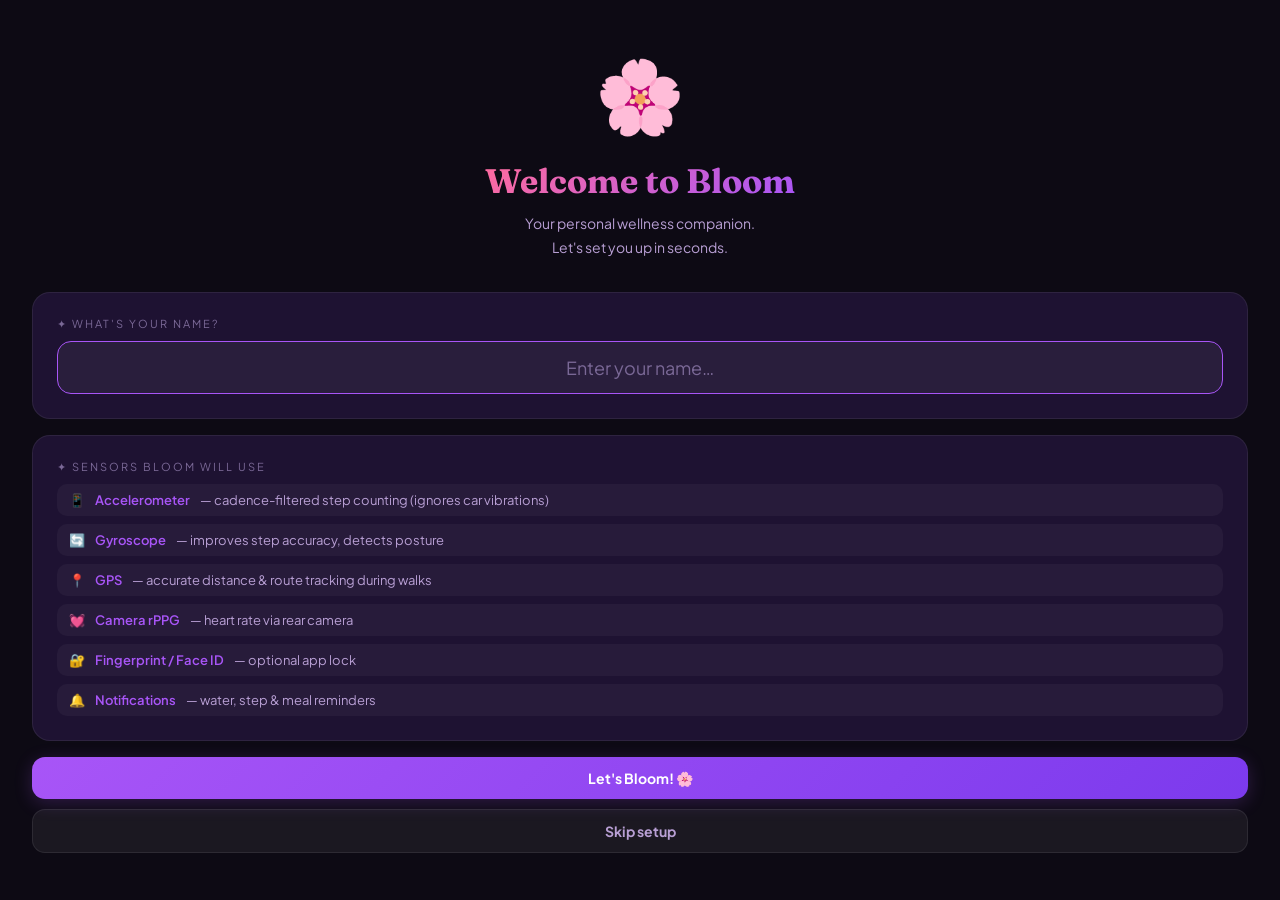
==== version-3/index.html @ cacaa04e "Add files via upload" ====
<!DOCTYPE html>
<html lang="en">
<head>
  <meta charset="UTF-8">
  <meta name="viewport" content="width=device-width,initial-scale=1,maximum-scale=1,user-scalable=no,viewport-fit=cover">
  <meta name="apple-mobile-web-app-capable" content="yes">
  <meta name="apple-mobile-web-app-status-bar-style" content="black-translucent">
  <meta name="theme-color" content="#0d0a14">
  <title>Bloom — Wellness</title>
  <link href="https://fonts.googleapis.com/css2?family=Fraunces:ital,wght@0,300;0,600;0,700;1,400;1,600&family=Plus+Jakarta+Sans:wght@300;400;500;600;700&display=swap" rel="stylesheet">
  <link rel="stylesheet" href="styles.css">
</head>
<body>

<!-- ══════════════════════════════════════
     BIOMETRIC LOCK SCREEN
     (shown on app open if lock is enabled)
════════════════════════════════════════ -->
<div id="bioLock">
  <div class="bio-icon">🔐</div>
  <div class="bio-title">Bloom is Locked</div>
  <div class="bio-sub">Welcome back, <strong id="bioLockName">Mama</strong> 🌸<br>Use your fingerprint or Face ID to unlock</div>
  <button class="btn bv" style="width:220px;margin-top:8px" onclick="tryBiometricLock()">🔓 Unlock with Biometric</button>
  <div style="font-size:11px;color:var(--tsoft);margin-top:14px">Works with fingerprint & Face ID</div>
</div>

<!-- ══════════════════════════════════════
     ONBOARDING
════════════════════════════════════════ -->
<div id="onboard">
  <div class="ob-flower">🌸</div>
  <div class="ob-title">Welcome to Bloom</div>
  <div class="ob-sub">Your personal wellness companion.<br>Let's set you up in seconds.</div>
  <div class="ob-card">
    <div class="ob-label">✦ What's your name?</div>
    <input class="ob-input" id="obName" placeholder="Enter your name…" autocomplete="off" autocorrect="off" spellcheck="false">
  </div>
  <div class="ob-card">
    <div class="ob-label">✦ Sensors Bloom will use</div>
    <div class="ob-step-row">
      <div class="ob-step">📱 <span>Accelerometer</span> — cadence-filtered step counting (ignores car vibrations)</div>
      <div class="ob-step">🔄 <span>Gyroscope</span> — improves step accuracy, detects posture</div>
      <div class="ob-step">📍 <span>GPS</span> — accurate distance & route tracking during walks</div>
      <div class="ob-step">💓 <span>Camera rPPG</span> — heart rate via rear camera</div>
      <div class="ob-step">🔐 <span>Fingerprint / Face ID</span> — optional app lock</div>
      <div class="ob-step">🔔 <span>Notifications</span> — water, step & meal reminders</div>
    </div>
  </div>
  <button class="btn bv bfull" style="margin-bottom:10px" onclick="startApp()">Let's Bloom! 🌸</button>
  <button class="btn bg bfull" onclick="skipOnboard()">Skip setup</button>
</div>

<!-- ══════════════════════════════════════
     MAIN APP
════════════════════════════════════════ -->
<div class="shell" id="mainApp" style="display:none">

  <!-- HEADER -->
  <div class="hdr">
    <div class="hdr-l">
      <div class="hi">✦ YOUR WELLNESS</div>
      <div class="hn">Hello, <em id="hdrName">Mama</em> 🌸</div>
    </div>
    <div class="hdr-r">
      <div class="live-pill" id="livePill"><div class="live-pulse"></div>LIVE</div>
      <div class="icon-btn" onclick="testNotif()">🔔<div class="notif-dot" id="ndot"></div></div>
    </div>
  </div>

  <!-- NAV PILLS -->
  <div class="nav">
    <div class="pill active"  onclick="goPage('home',this)">🏠 Home</div>
    <div class="pill"         onclick="goPage('steps',this)">👟 Steps</div>
    <div class="pill"         onclick="goPage('water',this)">💧 Water</div>
    <div class="pill"         onclick="goPage('diet',this)">🥗 Diet</div>
    <div class="pill"         onclick="goPage('schedule',this)">🗓 Schedule</div>
    <div class="pill"         onclick="goPage('sensors',this)">📡 Sensors</div>
    <div class="pill"         onclick="goPage('progress',this)">📈 Progress</div>
  </div>

  <div class="pages">

    <!-- ════════ HOME ════════ -->
    <div class="page active" id="pg-home">
      <div class="qcard">
        <div class="qt" id="quoteEl">"Every step you take is a vote for the healthier version of you."</div>
        <div class="qby">— your daily bloom ✦</div>
      </div>
      <div class="doccard">
        <div class="docav">👩‍⚕️</div>
        <div>
          <div class="docname">Dr. Priya Sharma</div>
          <div class="docq" id="tipEl">"Stay hydrated and keep moving today. I'm proud of you! 💜"</div>
        </div>
      </div>
      <div class="sgrid">
        <div class="mstat"><div class="msi">👟</div><div class="msv" id="hs-s">0</div><div class="msl">Steps</div></div>
        <div class="mstat"><div class="msi">💧</div><div class="msv" id="hs-w">0ml</div><div class="msl">Water</div></div>
        <div class="mstat"><div class="msi">🔥</div><div class="msv" id="hs-c">0</div><div class="msl">kcal in</div></div>
        <div class="mstat"><div class="msi">⚡</div><div class="msv" id="hs-b">0</div><div class="msl">kcal out</div></div>
      </div>
      <div class="card">
        <div class="clabel">🎯 Today's Goals</div>
        <div class="pbrow">
          <div class="pblabels"><span>👟 Steps</span><span id="pl-s">0/8,000</span></div>
          <div class="pbtrack"><div class="pbfill" id="pb-s" style="width:0%;background:linear-gradient(90deg,var(--rose),var(--violet))"></div></div>
        </div>
        <div class="pbrow">
          <div class="pblabels"><span>💧 Water</span><span id="pl-w">0/2,000ml</span></div>
          <div class="pbtrack"><div class="pbfill" id="pb-w" style="width:0%;background:linear-gradient(90deg,var(--sky),#60e0ff)"></div></div>
        </div>
        <div class="pbrow">
          <div class="pblabels"><span>🥗 Calories</span><span id="pl-c">0/1,500kcal</span></div>
          <div class="pbtrack"><div class="pbfill" id="pb-c" style="width:0%;background:linear-gradient(90deg,var(--gold),var(--amber))"></div></div>
        </div>
      </div>
      <div class="card">
        <div class="clabel">🔥 7-Day Streak</div>
        <div class="srow" id="streakRow"></div>
      </div>
    </div>

    <!-- ════════ STEPS ════════ -->
    <div class="page" id="pg-steps">
      <svg style="position:absolute;width:0;height:0">
        <defs>
          <linearGradient id="rg" x1="0%" y1="0%" x2="100%" y2="100%">
            <stop offset="0%"   stop-color="#ff6b9d"/>
            <stop offset="100%" stop-color="#a855f7"/>
          </linearGradient>
        </defs>
      </svg>
      <div class="step-hero">
        <div class="hero-bg-ring"></div>
        <div class="clabel" style="position:relative;z-index:1;justify-content:space-between">
          <span>👟 Live Step Counter</span>
          <span id="stepConfBadge" style="font-size:10px;color:var(--mint)">Conf: 0%</span>
        </div>
        <div class="ring-row">
          <div class="ring-wrap">
            <svg class="rsvg" viewBox="0 0 108 108">
              <circle class="rbg"   cx="54" cy="54" r="45"/>
              <circle class="rfill" id="sring" cx="54" cy="54" r="45"/>
            </svg>
            <div class="ring-inner">
              <div class="rcount" id="rcnt">0</div>
              <div class="runit">steps</div>
            </div>
          </div>
          <div class="step-meta">
            <div class="spct" id="spct">0%</div>
            <div class="sgoal">of <span id="goalLbl">8,000</span> step goal</div>
            <div class="smsg" id="smsg">Start moving — vehicle filter ON 🛡️</div>
          </div>
        </div>
        <div class="sensor-bar">
          <div class="sdot" id="sdot"></div>
          <span id="stxt">Tap to start motion tracking</span>
          <button class="sbtn" id="sbtn" onclick="toggleSensor()">Enable</button>
        </div>
      </div>

      <!-- Step algorithm info -->
      <div class="card" style="background:linear-gradient(135deg,rgba(52,211,153,.06),transparent);border-color:rgba(52,211,153,.15)">
        <div class="clabel">🛡️ Vehicle Vibration Filter</div>
        <div style="font-size:13px;color:var(--tmid);line-height:1.8">
          Bloom now uses a <strong style="color:var(--mint)">dual-stage IIR filter</strong> that isolates the
          <strong style="color:var(--violet)">0.5–5 Hz walking band</strong> — stripping both gravity and
          high-frequency engine vibrations before peak detection.<br><br>
          A <strong style="color:var(--rose)">cadence consistency check</strong> requires
          <strong style="color:var(--gold)">5 consecutive rhythmic steps</strong> (σ &lt; 80ms) before counting starts —
          car road bumps and sudden jolts are <strong style="color:var(--rose)">automatically rejected</strong>.
          Gyroscope data adds an extra confidence boost for genuine walking motion.
        </div>
      </div>

      <div class="sgrid">
        <div class="mstat"><div class="msi">🔥</div><div class="msv" id="calBurned">0</div><div class="msl">kcal Burned</div></div>
        <div class="mstat"><div class="msi">📏</div><div class="msv" id="distEl">0.0km</div><div class="msl">Est. Distance</div></div>
      </div>
      <div class="card">
        <div class="clabel">🎯 Set Daily Goal</div>
        <div class="frow">
          <input class="fi" id="goalIn" placeholder="Step goal (default 8,000)" type="number" inputmode="numeric">
          <button class="btn bv bsm" onclick="setGoal()">Set</button>
        </div>
        <button class="btn bg bfull bsm" onclick="resetSteps()">↩ Reset Today's Steps</button>
      </div>
    </div>

    <!-- ════════ WATER ════════ -->
    <div class="page" id="pg-water">
      <div class="card">
        <div class="clabel">💧 Hydration Tracker</div>
        <div class="wrow">
          <div class="warc">
            <svg class="wsvg" viewBox="0 0 80 80">
              <circle class="wbg"   cx="40" cy="40" r="35"/>
              <circle class="wfill" id="warc" cx="40" cy="40" r="35"/>
            </svg>
            <div class="warc-inner"><div class="wml" id="wml">0</div><div class="wsub2">ml</div></div>
          </div>
          <div>
            <div class="wbig" id="wbig">0 ml</div>
            <div class="wgoal">Goal: 2,000 ml</div>
            <div class="wpct" id="wpct">0% hydrated 💧</div>
          </div>
        </div>
        <div style="font-size:11px;color:var(--tsoft);margin-bottom:10px">Tap a glass to log 250ml ↓</div>
        <div class="ggrid" id="ggrid"></div>
        <div style="display:flex;gap:8px;margin-top:11px">
          <button class="btn bg bsm" style="flex:1" onclick="resetWater()">Reset</button>
          <button class="btn bsk bsm" style="flex:1" onclick="fillWater()">Complete 🎉</button>
        </div>
      </div>
      <div class="card" style="background:linear-gradient(135deg,rgba(56,189,248,.08),transparent);border-color:rgba(56,189,248,.13)">
        <div class="clabel">⏰ Hydration Schedule</div>
        <div style="display:flex;flex-direction:column;gap:8px">
          <div style="display:flex;justify-content:space-between;align-items:center;padding:8px 0;border-bottom:1px solid rgba(255,255,255,.04)">
            <div><div style="font-size:14px;font-weight:500">🌅 Wake up</div><div style="font-size:11px;color:var(--tsoft)">500ml warm lemon water first thing</div></div>
            <span class="badge bm">Priority</span>
          </div>
          <div style="display:flex;justify-content:space-between;align-items:center;padding:8px 0;border-bottom:1px solid rgba(255,255,255,.04)">
            <div><div style="font-size:14px;font-weight:500">🔔 Every 2 hours</div><div style="font-size:11px;color:var(--tsoft)">1 glass (250ml) — auto reminded</div></div>
            <span class="badge bvi">Reminded</span>
          </div>
          <div style="display:flex;justify-content:space-between;align-items:center;padding:8px 0">
            <div><div style="font-size:14px;font-weight:500">🏃‍♀️ Before & after walk</div><div style="font-size:11px;color:var(--tsoft)">250ml each time</div></div>
            <span class="badge bgo">Important</span>
          </div>
        </div>
      </div>
    </div>

    <!-- ════════ DIET ════════ -->
    <div class="page" id="pg-diet">
      <div class="cban">
        <div class="cbox"><div class="cbv rose" id="dc-in">0</div><div class="cbl">Consumed</div></div>
        <div class="cbox"><div class="cbv mint" id="dc-goal">1500</div><div class="cbl">Goal</div></div>
        <div class="cbox"><div class="cbv gold" id="dc-rem">1500</div><div class="cbl">Remaining</div></div>
      </div>
      <div class="card">
        <div class="clabel">🧬 Macros Today</div>
        <div class="mbars">
          <div class="mbc"><div class="mbw"><div class="mbf" id="mb-c" style="height:0%;background:var(--gold)"></div></div><div class="mbvv" id="mv-c">0g</div><div class="mbn">Carbs</div></div>
          <div class="mbc"><div class="mbw"><div class="mbf" id="mb-p" style="height:0%;background:var(--rose)"></div></div><div class="mbvv" id="mv-p">0g</div><div class="mbn">Protein</div></div>
          <div class="mbc"><div class="mbw"><div class="mbf" id="mb-f" style="height:0%;background:var(--mint)"></div></div><div class="mbvv" id="mv-f">0g</div><div class="mbn">Fat</div></div>
          <div class="mbc"><div class="mbw"><div class="mbf" id="mb-fi" style="height:0%;background:var(--sky)"></div></div><div class="mbvv" id="mv-fi">0g</div><div class="mbn">Fiber</div></div>
        </div>
      </div>
      <div class="card">
        <div class="clabel">🍽️ Meal Log</div>
        <div id="mealLog"></div>
        <button class="btn br bfull" style="margin-top:11px" onclick="toggleMealForm()">+ Log a Meal</button>
        <div class="aform" id="addMealForm">
          <div class="frow">
            <input class="fi" id="mn" placeholder="Meal name" style="flex:2">
            <select class="fsel" id="me">
              <option value="🥣">🥣 Breakfast</option>
              <option value="🍽️">🍽️ Lunch</option>
              <option value="🌙">🌙 Dinner</option>
              <option value="🍎">🍎 Snack</option>
              <option value="🥤">🥤 Drink</option>
            </select>
          </div>
          <div class="frow">
            <input class="fi" id="mc"    type="number" placeholder="Calories"  inputmode="numeric">
            <input class="fi" id="mcarb" type="number" placeholder="Carbs g"   inputmode="numeric">
          </div>
          <div class="frow">
            <input class="fi" id="mprot" type="number" placeholder="Protein g" inputmode="numeric">
            <input class="fi" id="mfat"  type="number" placeholder="Fat g"     inputmode="numeric">
          </div>
          <div class="frow">
            <input class="fi" id="mfib"  type="number" placeholder="Fiber g"   inputmode="numeric">
          </div>
          <button class="btn br bfull" onclick="addMeal()">Add to Log ✓</button>
        </div>
      </div>
      <div class="card">
        <div class="clabel" style="justify-content:space-between">
          <span>👩‍⚕️ Doctor's Meal Plan</span>
          <span style="font-size:10px;color:var(--violet);cursor:pointer" onclick="addPlanMeal()">+ Add Meal</span>
        </div>
        <div id="planList"></div>
      </div>
    </div>

    <!-- ════════ SCHEDULE ════════ -->
    <div class="page" id="pg-schedule">
      <div class="card">
        <div class="clabel" style="justify-content:space-between">
          <span>🌸 Daily Wellness Timeline</span>
          <span style="font-size:10px;color:var(--violet);cursor:pointer" onclick="addScheduleItem()">+ Add</span>
        </div>
        <div id="schedList"></div>
      </div>
      <div class="card">
        <div class="clabel">🔔 Smart Reminders</div>
        <div id="remList"></div>
      </div>
    </div>

    <!-- ════════ SENSORS ════════ -->
    <div class="page" id="pg-sensors">

      <!-- GPS -->
      <div class="sensor-card sensor-card-gps">
        <div class="clabel">📍 GPS Route Tracking</div>
        <div class="sensor-grid">
          <div class="sensor-metric"><div class="sm-val" style="color:var(--mint)" id="gps-km">—</div><div class="sm-lbl">Distance</div></div>
          <div class="sensor-metric"><div class="sm-val" style="color:var(--sky)"  id="gps-pace">—</div><div class="sm-lbl">Pace (min/km)</div></div>
          <div class="sensor-metric"><div class="sm-val" style="color:var(--gold)" id="gps-time">—</div><div class="sm-lbl">Duration</div></div>
        </div>
        <div style="display:flex;gap:8px">
          <button class="btn bm bsm" style="flex:2" onclick="toggleGPS()"><span id="gpsBtnTxt">Start GPS</span></button>
          <button class="btn bg bsm" style="flex:1" onclick="resetGPS()">Reset</button>
        </div>
        <div style="font-size:11px;color:var(--tsoft);margin-top:9px">📍 GPS gives accurate distance vs. estimated stride-based distance on Steps tab</div>
      </div>

      <!-- Heart Rate -->
      <div class="sensor-card sensor-card-hr">
        <div class="clabel">💓 Heart Rate Monitor (Camera rPPG)</div>
        <div class="sensor-stat-row">
          <div class="hr-ring-outer">
            <div class="hr-ring-inner" id="hr-bpm">— BPM</div>
          </div>
          <div style="flex:1">
            <div class="sensor-sub" id="hr-quality">Place finger over rear camera</div>
            <div style="font-size:11px;color:var(--tsoft);margin-top:6px;line-height:1.5">
              Hold your fingertip firmly over the rear camera lens. Keep still for 20 seconds. Torch turns on automatically.
            </div>
            <button class="btn br bsm" style="margin-top:10px;width:100%" onclick="toggleHR()">
              <span id="hrBtnTxt">Start Measuring</span>
            </button>
          </div>
        </div>
        <div id="hrLog" style="margin-top:10px"></div>
      </div>

      <!-- Step Confidence -->
      <div class="sensor-card sensor-card-gyro">
        <div class="clabel">🔄 Motion Sensor Quality</div>
        <div style="display:flex;justify-content:space-between;align-items:center;margin-bottom:8px">
          <div>
            <div style="font-size:22px;font-weight:700;font-family:'Fraunces',serif" id="stepConf">0%</div>
            <div style="font-size:11px;color:var(--tsoft)">Walking confidence score</div>
          </div>
          <div style="text-align:right;font-size:12px;color:var(--tmid)">
            High = genuine walking<br>Low = vehicle / stationary
          </div>
        </div>
        <div class="conf-bar">
          <div class="conf-fill" id="confFill" style="width:0%"></div>
        </div>
        <div style="font-size:11px;color:var(--tsoft);margin-top:8px;line-height:1.6">
          Uses dual-stage IIR filter (HP + LP) + cadence σ analysis + gyroscope fusion. Requires 5 rhythmic steps before counting.
        </div>
      </div>

      <!-- Battery -->
      <div class="sensor-card sensor-card-bat">
        <div class="clabel">🔋 Battery Status</div>
        <div style="display:flex;align-items:center;gap:14px">
          <div style="font-family:'Fraunces',serif;font-size:40px;font-weight:700;color:var(--gold)" id="bat-level">—</div>
          <div>
            <div style="font-size:14px;font-weight:600" id="bat-status">Checking…</div>
            <div style="font-size:12px;color:var(--tmid);margin-top:4px" id="bat-advice">—</div>
          </div>
        </div>
        <div style="font-size:11px;color:var(--tsoft);margin-top:8px">💡 Tip: Keep battery above 20% during GPS walks for best tracking</div>
      </div>

      <!-- Ambient Light -->
      <div class="sensor-card sensor-card-light">
        <div class="clabel">☀️ Ambient Light</div>
        <div style="display:flex;align-items:center;gap:14px">
          <div style="font-family:'Fraunces',serif;font-size:36px;font-weight:700;color:var(--amber)" id="light-val">—</div>
          <div style="font-size:13px;color:var(--tmid);line-height:1.6" id="light-advice">Checking ambient light sensor…</div>
        </div>
        <div style="font-size:11px;color:var(--tsoft);margin-top:8px">Requires AmbientLightSensor API. Available on some Android Chrome browsers.</div>
      </div>

      <!-- Network Speed Monitor -->
      <div class="sensor-card" style="border-color:rgba(52,211,153,.22);background:linear-gradient(135deg,rgba(52,211,153,.07),transparent)">

        <!-- Header row with live pulse + toggle -->
        <div class="clabel" style="justify-content:space-between;margin-bottom:14px">
          <span>📡 Real-Time Network Speed</span>
          <div style="display:flex;align-items:center;gap:9px">
            <div id="netSpeedPulse" style="display:none;width:8px;height:8px;border-radius:50%;background:var(--mint);animation:pu 1.4s infinite"></div>
            <button class="sbtn" id="btnNetSpeed" onclick="toggleNetSpeed()">Start</button>
          </div>
        </div>

        <!-- Big speed number -->
        <div style="text-align:center;padding:16px 0 12px">
          <div id="netSpeedVal"
               style="font-family:'Fraunces',serif;font-size:64px;font-weight:700;color:var(--mint);line-height:1;transition:color .4s">—</div>
          <div id="netSpeedUnit"
               style="font-size:13px;color:var(--tsoft);margin-top:5px;letter-spacing:2.5px;text-transform:uppercase">Mbps</div>
          <div id="netSpeedRating"
               style="font-size:13px;color:var(--tmid);margin-top:8px;min-height:18px"></div>
        </div>

        <!-- Connection info 3-col grid -->
        <div class="sensor-grid" style="margin-bottom:16px">
          <div class="sensor-metric">
            <div class="sm-val" id="netConnType" style="color:var(--sky)">—</div>
            <div class="sm-lbl">Connection</div>
          </div>
          <div class="sensor-metric">
            <div class="sm-val" id="netRTT" style="color:var(--gold)">—</div>
            <div class="sm-lbl">Ping (ms)</div>
          </div>
          <div class="sensor-metric">
            <div class="sm-val" id="netSaveData" style="color:var(--violet)">—</div>
            <div class="sm-lbl">Data Saver</div>
          </div>
        </div>

        <!-- Speed history bar chart -->
        <div style="margin-bottom:12px">
          <div style="font-size:10px;letter-spacing:2px;text-transform:uppercase;color:var(--tsoft);margin-bottom:8px">Speed history (last 10 readings)</div>
          <div id="netSpeedBars"
               style="display:flex;align-items:flex-end;gap:5px;height:56px">
            <!-- bars rendered by updateNetSpeedUI() in app.js -->
          </div>
        </div>

        <!-- How it works -->
        <div style="background:rgba(255,255,255,.03);border-radius:12px;padding:11px 13px;margin-bottom:10px">
          <div style="font-size:11px;color:var(--tsoft);line-height:1.7">
            Downloads <strong style="color:var(--mint)">50 KB from Cloudflare's speed server</strong> every 5 seconds to measure your real download speed. Works on every mobile browser — no app or setup needed. Auto-stops when you leave this tab to save data.
          </div>
        </div>

        <!-- Status line -->
        <div id="netSpeedStatus"
             style="font-size:11px;color:var(--tsoft);text-align:center">
          Tap Start to begin monitoring
        </div>

      </div>

      <!-- Network & Device (existing basic info card) -->
      <div class="sensor-card" style="border-color:rgba(168,85,247,.15)">
        <div class="clabel">📶 Network & Device</div>
        <div class="sensor-grid">
          <div class="sensor-metric"><div class="sm-val" style="color:var(--violet)" id="net-type">—</div><div class="sm-lbl">Network</div></div>
          <div class="sensor-metric"><div class="sm-val" style="color:var(--tmid)"   id="net-save">—</div><div class="sm-lbl">Data Mode</div></div>
          <div class="sensor-metric"><div class="sm-val" style="color:var(--sky)" id="bioDevice">—</div><div class="sm-lbl">Device</div></div>
        </div>
      </div>

      <!-- Biometric Security -->
      <div class="sensor-card sensor-card-bio">
        <div class="clabel" style="justify-content:space-between">
          <span>🔐 Biometric App Lock</span>
          <div class="tog" id="bioToggle" onclick="toggleBiometric()"><div class="tok"></div></div>
        </div>
        <div style="font-size:13px;color:var(--tmid);line-height:1.7;margin-bottom:12px">
          Lock Bloom with your <strong style="color:var(--violet)">fingerprint or Face ID</strong>.
          Uses the Web Authentication API (WebAuthn) — your biometric never leaves your device.
        </div>
        <div style="display:flex;align-items:center;gap:10px">
          <div style="font-size:24px">
            🔓
          </div>
          <div>
            <div style="font-size:14px;font-weight:600" id="bioStatus">No lock enabled</div>
            <div style="font-size:11px;color:var(--tsoft);margin-top:2px">Tap the toggle to enable biometric lock</div>
          </div>
        </div>
        <div style="background:rgba(255,255,255,.04);border-radius:12px;padding:12px;margin-top:12px">
          <div style="font-size:11px;color:var(--tsoft);line-height:1.6">
            ✅ <strong style="color:var(--mint)">Android Chrome</strong> — Fingerprint scanner<br>
            ✅ <strong style="color:var(--sky)">iOS Safari 14+</strong> — Touch ID / Face ID<br>
            ✅ <strong style="color:var(--gold)">Works in normal browser mode</strong> — no desktop mode needed<br>
            ✅ Biometric data stays on device, never sent anywhere
          </div>
        </div>
      </div>

    </div><!-- /pg-sensors -->

    <!-- ════════ PROGRESS ════════ -->
    <div class="page" id="pg-progress">
      <div class="card">
        <div class="clabel">⚖️ Weight Tracker</div>
        <div class="frow">
          <input class="fi" id="wIn" type="number" placeholder="Today's weight (kg)" step="0.1" inputmode="decimal">
          <button class="btn bv bsm" onclick="logWeight()">Log</button>
        </div>
        <div id="wList"></div>
      </div>
      <div class="card">
        <div class="clabel">📊 BMI Calculator</div>
        <div class="frow">
          <input class="fi" id="bW" type="number" placeholder="Weight (kg)" step="0.1" inputmode="decimal">
          <input class="fi" id="bH" type="number" placeholder="Height (cm)" inputmode="numeric">
        </div>
        <button class="btn bv bfull" style="margin-bottom:13px" onclick="calcBMI()">Calculate BMI</button>
        <div id="bmiOut" style="display:none">
          <div style="text-align:center;margin-bottom:13px">
            <div style="font-family:'Fraunces',serif;font-size:50px;line-height:1" id="bmiVal">–</div>
            <div id="bmiCat" class="badge" style="margin:6px auto 0;display:inline-block">–</div>
          </div>
          <div class="bmibar">
            <div class="bmiseg" style="background:#38bdf8;flex:1.5"></div>
            <div class="bmiseg" style="background:#34d399;flex:1.5"></div>
            <div class="bmiseg" style="background:#fbbf24;flex:1.5"></div>
            <div class="bmiseg" style="background:#f97316;flex:1"></div>
            <div class="bmiseg" style="background:#ef4444;flex:1"></div>
          </div>
          <div class="bmilab"><span>&lt;18.5</span><span>18.5–25</span><span>25–30</span><span>≥30</span></div>
        </div>
      </div>
      <div class="card">
        <div class="clabel">🏆 Achievements</div>
        <div id="achList"></div>
      </div>
      <div class="card" style="background:linear-gradient(135deg,rgba(108,40,160,.18),rgba(20,8,40,.4));border-color:rgba(168,85,247,.14)">
        <div class="clabel">💌 Message from Dr. Priya</div>
        <div style="font-family:'Fraunces',serif;font-size:15px;font-style:italic;line-height:1.7;color:var(--tmid)">
          "Every small step matters. Consistency beats perfection. Log your meals, drink your water, and trust the process. I'm so proud of your journey. Keep blooming! 🌸"
        </div>
        <div style="font-size:11px;color:var(--tsoft);margin-top:9px">— Dr. Priya Sharma, Dietitian</div>
      </div>
    </div>

  </div><!-- /pages -->
</div><!-- /shell -->

<!-- ══════════════════════════════════════
     EDIT MODAL
════════════════════════════════════════ -->
<div class="modal-backdrop" id="editModal" onclick="closeModal(event)">
  <div class="modal" id="editModalInner">
    <div class="modal-title">
      <span id="modalTitle">Edit</span>
      <span class="modal-close" onclick="closeModalDirect()">✕</span>
    </div>
    <div id="modalBody"></div>
  </div>
</div>

<div class="toast" id="toast"></div>

<!-- ══════════════════════════════════════
     SCRIPTS (order matters)
════════════════════════════════════════ -->
<script src="auth.js"></script>
<script src="sensors.js"></script>
<script src="app.js"></script>

</body>
</html>
---- version-3/styles.css ----
/* ═══════════════════════════════════════════════════════════════
   BLOOM WELLNESS — Stylesheet
   ═══════════════════════════════════════════════════════════════ */

:root {
  --bg:    #0d0a14;
  --s1:    #160d26;
  --s2:    #1e1232;
  --card:  #231642;
  --card2: #2a1a4a;
  --rose:  #ff6b9d;
  --rose2: #c4507a;
  --violet:  #a855f7;
  --violet2: #7c3aed;
  --mint:  #34d399;
  --sky:   #38bdf8;
  --gold:  #fbbf24;
  --amber: #f97316;
  --text:  #f0e6ff;
  --tmid:  #b89fd4;
  --tsoft: #7a6896;
  --gr:    rgba(255,107,157,.22);
  --gv:    rgba(168,85,247,.22);
  --gm:    rgba(52,211,153,.18);
  --r:     18px;
  --st:    env(safe-area-inset-top, 0px);
  --sb:    env(safe-area-inset-bottom, 0px);
}

*, *::before, *::after {
  box-sizing: border-box;
  margin: 0;
  padding: 0;
  -webkit-tap-highlight-color: transparent;
}

html, body {
  height: 100%;
  overflow: hidden;
  position: fixed;
  width: 100%;
}

body {
  font-family: 'Plus Jakarta Sans', sans-serif;
  background: var(--bg);
  color: var(--text);
  user-select: none;
  -webkit-user-select: none;
}

body::before {
  content: '';
  position: fixed;
  inset: 0;
  background:
    radial-gradient(ellipse 70% 50% at 15%   5%, rgba(168,85,247,.15), transparent 55%),
    radial-gradient(ellipse 60% 45% at 85%  95%, rgba(255,107,157,.12), transparent 55%),
    radial-gradient(ellipse 40% 35% at 50%  50%, rgba(56,189,248,.06),  transparent 65%);
  pointer-events: none;
  z-index: 0;
}

/* ─────────────────────────────────────────
   BIOMETRIC LOCK SCREEN
───────────────────────────────────────── */
#bioLock {
  position: fixed;
  inset: 0;
  z-index: 10000;
  background: var(--bg);
  display: none;
  flex-direction: column;
  align-items: center;
  justify-content: center;
  gap: 16px;
  text-align: center;
  padding: 32px;
}

#bioLock.unlocked {
  animation: lockFade .4s ease forwards;
}

@keyframes lockFade {
  to { opacity: 0; transform: scale(1.04); }
}

.bio-icon {
  font-size: 80px;
  animation: bioPulse 2s ease-in-out infinite;
}

@keyframes bioPulse {
  0%, 100% { transform: scale(1); filter: drop-shadow(0 0 12px rgba(168,85,247,.4)); }
  50%       { transform: scale(1.06); filter: drop-shadow(0 0 24px rgba(168,85,247,.7)); }
}

.bio-title {
  font-family: 'Fraunces', serif;
  font-size: 26px;
  font-weight: 700;
  background: linear-gradient(135deg, var(--rose), var(--violet));
  -webkit-background-clip: text;
  -webkit-text-fill-color: transparent;
  background-clip: text;
}

.bio-sub {
  font-size: 14px;
  color: var(--tmid);
  line-height: 1.6;
}

/* ─────────────────────────────────────────
   ONBOARDING
───────────────────────────────────────── */
#onboard {
  position: fixed;
  inset: 0;
  z-index: 9999;
  background: var(--bg);
  display: flex;
  flex-direction: column;
  align-items: center;
  justify-content: center;
  padding: 32px;
  text-align: center;
  gap: 0;
}

#onboard.gone { display: none; }

.ob-flower {
  font-size: 72px;
  margin-bottom: 20px;
  animation: floatY 3s ease-in-out infinite;
}

@keyframes floatY {
  0%, 100% { transform: translateY(0);    }
  50%       { transform: translateY(-10px); }
}

.ob-title {
  font-family: 'Fraunces', serif;
  font-size: 34px;
  font-weight: 700;
  background: linear-gradient(135deg, var(--rose), var(--violet));
  -webkit-background-clip: text;
  -webkit-text-fill-color: transparent;
  background-clip: text;
  margin-bottom: 10px;
}

.ob-sub {
  font-size: 14px;
  color: var(--tmid);
  line-height: 1.7;
  margin-bottom: 32px;
}

.ob-card {
  background: var(--s2);
  border: 1px solid rgba(255,255,255,.07);
  border-radius: var(--r);
  padding: 24px;
  width: 100%;
  margin-bottom: 16px;
}

.ob-label {
  font-size: 11px;
  letter-spacing: 2px;
  text-transform: uppercase;
  color: var(--tsoft);
  margin-bottom: 10px;
  text-align: left;
}

.ob-input {
  width: 100%;
  padding: 14px 18px;
  background: rgba(255,255,255,.05);
  border: 1.5px solid rgba(255,255,255,.1);
  border-radius: 14px;
  color: var(--text);
  font-size: 18px;
  font-family: 'Plus Jakarta Sans', sans-serif;
  outline: none;
  text-align: center;
  transition: border-color .2s;
}
.ob-input:focus { border-color: var(--violet); }
.ob-input::placeholder { color: var(--tsoft); }

.ob-step-row {
  display: flex;
  flex-direction: column;
  gap: 8px;
  text-align: left;
  margin-top: 4px;
}

.ob-step {
  font-size: 13px;
  color: var(--tmid);
  padding: 8px 12px;
  background: rgba(255,255,255,.04);
  border-radius: 10px;
  display: flex;
  align-items: center;
  gap: 10px;
}
.ob-step span { color: var(--violet); font-weight: 600; }

/* ─────────────────────────────────────────
   SHELL
───────────────────────────────────────── */
.shell {
  position: relative;
  z-index: 1;
  height: 100%;
  display: flex;
  flex-direction: column;
  padding-top: var(--st);
  padding-bottom: var(--sb);
}

/* ─────────────────────────────────────────
   HEADER
───────────────────────────────────────── */
.hdr {
  padding: 16px 20px 8px;
  display: flex;
  align-items: center;
  justify-content: space-between;
  flex-shrink: 0;
}

.hdr-l .hi {
  font-size: 11px;
  letter-spacing: 2.5px;
  text-transform: uppercase;
  color: var(--tsoft);
}

.hdr-l .hn {
  font-family: 'Fraunces', serif;
  font-size: 24px;
  font-weight: 600;
  line-height: 1.2;
}

.hn em { color: var(--rose); font-style: italic; }

.hdr-r { display: flex; align-items: center; gap: 8px; }

.icon-btn {
  width: 40px;
  height: 40px;
  border-radius: 50%;
  border: 1px solid rgba(255,255,255,.08);
  background: var(--card);
  display: flex;
  align-items: center;
  justify-content: center;
  font-size: 18px;
  cursor: pointer;
  transition: all .2s;
  position: relative;
}
.icon-btn:active { transform: scale(.9); }

.notif-dot {
  position: absolute;
  top: 5px; right: 5px;
  width: 8px; height: 8px;
  background: var(--rose);
  border-radius: 50%;
  border: 1.5px solid var(--bg);
  display: none;
}
.notif-dot.on { display: block; }

.live-pill {
  display: none;
  align-items: center;
  gap: 5px;
  padding: 4px 10px;
  background: rgba(52,211,153,.1);
  border: 1px solid rgba(52,211,153,.2);
  border-radius: 99px;
  font-size: 10px;
  font-weight: 700;
  color: var(--mint);
  letter-spacing: 1px;
  text-transform: uppercase;
}

.live-pulse {
  width: 6px; height: 6px;
  border-radius: 50%;
  background: var(--mint);
  animation: pu 1.4s infinite;
}

@keyframes pu {
  0%, 100% { opacity: 1; transform: scale(1);   }
  50%       { opacity: .6; transform: scale(1.4); }
}

/* ─────────────────────────────────────────
   NAV PILLS
───────────────────────────────────────── */
.nav {
  padding: 6px 20px 10px;
  overflow-x: auto;
  display: flex;
  gap: 7px;
  flex-shrink: 0;
  scrollbar-width: none;
}
.nav::-webkit-scrollbar { display: none; }

.pill {
  flex-shrink: 0;
  padding: 7px 16px;
  border-radius: 99px;
  font-size: 12px;
  font-weight: 600;
  font-family: 'Plus Jakarta Sans', sans-serif;
  border: 1.5px solid rgba(255,255,255,.07);
  background: var(--card);
  color: var(--tmid);
  cursor: pointer;
  transition: all .22s;
}
.pill.active {
  background: var(--violet);
  color: #fff;
  border-color: var(--violet);
  box-shadow: 0 0 22px var(--gv);
}
.pill:active { transform: scale(.94); }

/* ─────────────────────────────────────────
   PAGES
───────────────────────────────────────── */
.pages { flex: 1; overflow: hidden; position: relative; }

.page {
  position: absolute;
  inset: 0;
  overflow-y: auto;
  overflow-x: hidden;
  padding: 6px 18px 28px;
  opacity: 0;
  pointer-events: none;
  transition: opacity .28s ease;
  -webkit-overflow-scrolling: touch;
  scrollbar-width: none;
}
.page::-webkit-scrollbar { display: none; }
.page.active { opacity: 1; pointer-events: auto; }

/* ─────────────────────────────────────────
   CARDS
───────────────────────────────────────── */
.card {
  background: var(--card);
  border-radius: var(--r);
  padding: 18px;
  margin-bottom: 13px;
  border: 1px solid rgba(255,255,255,.05);
  position: relative;
  overflow: hidden;
}

.clabel {
  font-size: 10px;
  letter-spacing: 2px;
  text-transform: uppercase;
  color: var(--tsoft);
  margin-bottom: 13px;
  display: flex;
  align-items: center;
  gap: 7px;
}

/* ─────────────────────────────────────────
   STEP HERO
───────────────────────────────────────── */
.step-hero {
  background: linear-gradient(145deg, #1b0d35, #2c1558);
  border-radius: var(--r);
  padding: 20px 18px 16px;
  margin-bottom: 13px;
  border: 1px solid rgba(168,85,247,.18);
  position: relative;
  overflow: hidden;
}

.hero-bg-ring {
  position: absolute;
  top: -60%; left: -30%;
  width: 160%; height: 220%;
  background: conic-gradient(from 180deg at 50% 50%, transparent 60%, rgba(168,85,247,.06) 100%);
  animation: spin 25s linear infinite;
  pointer-events: none;
}

@keyframes spin { to { transform: rotate(360deg); } }

.ring-row { display: flex; align-items: center; gap: 18px; position: relative; z-index: 1; }

.ring-wrap { position: relative; width: 128px; height: 128px; flex-shrink: 0; }

.rsvg  { width: 128px; height: 128px; transform: rotate(-90deg); }
.rbg   { fill: none; stroke: rgba(255,255,255,.06); stroke-width: 12; }
.rfill {
  fill: none;
  stroke: url(#rg);
  stroke-width: 12;
  stroke-linecap: round;
  stroke-dasharray: 334;
  stroke-dashoffset: 334;
  transition: stroke-dashoffset .9s cubic-bezier(.4,0,.2,1);
  filter: drop-shadow(0 0 10px rgba(255,107,157,.5));
}

.ring-inner {
  position: absolute; inset: 0;
  display: flex; flex-direction: column;
  align-items: center; justify-content: center;
}

.rcount {
  font-family: 'Fraunces', serif;
  font-size: 28px; font-weight: 700; line-height: 1;
  transition: all .2s;
}

.runit {
  font-size: 10px; color: var(--tsoft);
  letter-spacing: 1px; text-transform: uppercase; margin-top: 2px;
}

.step-meta { flex: 1; }

.spct {
  font-family: 'Fraunces', serif;
  font-size: 44px; font-weight: 700;
  background: linear-gradient(135deg, var(--rose), var(--violet));
  -webkit-background-clip: text;
  -webkit-text-fill-color: transparent;
  background-clip: text;
  line-height: 1;
}

.sgoal { font-size: 12px; color: var(--tsoft); margin: 3px 0 8px; }
.smsg  { font-size: 13px; color: var(--tmid); line-height: 1.5; }

.sensor-bar {
  display: flex; align-items: center; gap: 8px;
  margin-top: 13px; padding: 10px 13px;
  background: rgba(255,255,255,.04);
  border-radius: 12px;
  font-size: 12px; color: var(--tmid);
  position: relative; z-index: 1;
}

.sdot {
  width: 8px; height: 8px; border-radius: 50%;
  background: var(--tsoft); flex-shrink: 0; transition: background .3s;
}
.sdot.active { background: var(--mint); box-shadow: 0 0 7px var(--gm); animation: pu 2s infinite; }
.sdot.denied { background: var(--rose); }

.sbtn {
  margin-left: auto;
  padding: 5px 13px;
  border-radius: 99px;
  border: 1px solid rgba(168,85,247,.4);
  background: rgba(168,85,247,.12);
  color: var(--violet);
  font-size: 11px; font-weight: 700;
  cursor: pointer;
  font-family: 'Plus Jakarta Sans', sans-serif;
  transition: all .2s; white-space: nowrap;
}
.sbtn:active { transform: scale(.93); }

/* ─────────────────────────────────────────
   STATS GRID
───────────────────────────────────────── */
.sgrid {
  display: grid;
  grid-template-columns: 1fr 1fr;
  gap: 10px;
  margin-bottom: 13px;
}

.mstat {
  background: var(--card);
  border-radius: 16px; padding: 14px;
  border: 1px solid rgba(255,255,255,.05);
  text-align: center;
}
.msi  { font-size: 26px; margin-bottom: 6px; }
.msv  { font-family: 'Fraunces', serif; font-size: 23px; line-height: 1; }
.msl  { font-size: 10px; color: var(--tsoft); text-transform: uppercase; letter-spacing: 1px; margin-top: 3px; }

/* ─────────────────────────────────────────
   WATER
───────────────────────────────────────── */
.wrow { display: flex; align-items: center; gap: 16px; margin-bottom: 14px; }

.warc { position: relative; width: 88px; height: 88px; flex-shrink: 0; }
.wsvg { width: 88px; height: 88px; transform: rotate(-90deg); }
.wbg  { fill: none; stroke: rgba(56,189,248,.1); stroke-width: 10; }
.wfill {
  fill: none; stroke: var(--sky); stroke-width: 10; stroke-linecap: round;
  stroke-dasharray: 220; stroke-dashoffset: 220;
  transition: stroke-dashoffset .6s ease;
  filter: drop-shadow(0 0 6px rgba(56,189,248,.35));
}

.warc-inner {
  position: absolute; inset: 0;
  display: flex; flex-direction: column;
  align-items: center; justify-content: center;
}

.wml    { font-family: 'Fraunces', serif; font-size: 17px; font-weight: 700; color: var(--sky); }
.wsub2  { font-size: 9px; color: var(--tsoft); text-transform: uppercase; letter-spacing: 1px; }
.wbig   { font-family: 'Fraunces', serif; font-size: 36px; color: var(--sky); line-height: 1; }
.wgoal  { font-size: 12px; color: var(--tsoft); margin-top: 2px; }
.wpct   { font-size: 13px; color: var(--tmid); margin-top: 4px; }

.ggrid { display: grid; grid-template-columns: repeat(4, 1fr); gap: 9px; margin-top: 4px; }

.gbtn {
  aspect-ratio: 1;
  border-radius: 13px;
  border: 1.5px solid rgba(56,189,248,.13);
  background: rgba(56,189,248,.05);
  display: flex; flex-direction: column;
  align-items: center; justify-content: center;
  cursor: pointer;
  transition: all .3s cubic-bezier(.4,0,.2,1);
  font-size: 22px; position: relative; overflow: hidden;
}
.gbtn.filled { background: rgba(56,189,248,.18); border-color: var(--sky); box-shadow: 0 0 14px rgba(56,189,248,.18); }
.gbtn:active { transform: scale(.88); }

.gfill {
  position: absolute; bottom: 0; left: 0; right: 0;
  background: linear-gradient(to top, rgba(56,189,248,.28), transparent);
  height: 0%; transition: height .5s ease;
}
.gbtn.filled .gfill { height: 100%; }

.gnum { font-size: 9px; color: var(--tsoft); position: relative; z-index: 1; margin-top: 2px; }

/* ─────────────────────────────────────────
   CALORIES BANNER
───────────────────────────────────────── */
.cban {
  background: linear-gradient(135deg, #280a3a, #1a0d2e);
  border-radius: var(--r); padding: 16px; margin-bottom: 13px;
  display: flex; border: 1px solid rgba(255,107,157,.13);
}
.cbox { flex: 1; text-align: center; }
.cbox + .cbox { border-left: 1px solid rgba(255,255,255,.07); }
.cbv { font-family: 'Fraunces', serif; font-size: 26px; line-height: 1; }
.cbv.rose { color: var(--rose); }
.cbv.mint { color: var(--mint); }
.cbv.gold { color: var(--gold); }
.cbl { font-size: 9px; color: var(--tsoft); text-transform: uppercase; letter-spacing: 1px; margin-top: 4px; }

/* ─────────────────────────────────────────
   MEALS
───────────────────────────────────────── */
.meal-item {
  display: flex; align-items: center; gap: 11px;
  padding: 11px 0; border-bottom: 1px solid rgba(255,255,255,.04);
}
.meal-item:last-child { border-bottom: none; }

.memi {
  width: 42px; height: 42px; border-radius: 12px;
  background: rgba(255,255,255,.05);
  display: flex; align-items: center; justify-content: center;
  font-size: 21px; flex-shrink: 0;
}
.minfo { flex: 1; min-width: 0; }
.mname { font-size: 14px; font-weight: 500; white-space: nowrap; overflow: hidden; text-overflow: ellipsis; }
.mtime { font-size: 11px; color: var(--tsoft); margin-top: 1px; }
.mcal  { font-size: 13px; font-weight: 700; color: var(--rose); }

.delbtn {
  background: none; border: none;
  color: var(--tsoft); font-size: 20px;
  cursor: pointer; padding: 3px; line-height: 1;
  transition: color .2s;
}
.delbtn:hover { color: var(--rose); }

/* ─────────────────────────────────────────
   DOCTOR PLAN
───────────────────────────────────────── */
.plan-item {
  display: flex; gap: 11px; align-items: flex-start;
  padding: 12px; background: rgba(255,255,255,.03);
  border-radius: 13px; margin-bottom: 8px; position: relative;
}
.plan-icon  { font-size: 24px; flex-shrink: 0; padding-top: 2px; }
.plan-body  { flex: 1; min-width: 0; }
.plan-meal  { font-size: 10px; font-weight: 700; letter-spacing: 1.5px; text-transform: uppercase; margin-bottom: 3px; }
.plan-name  { font-size: 14px; font-weight: 500; }
.plan-desc  { font-size: 12px; color: var(--tmid); margin-top: 2px; }
.plan-kcal  { font-size: 11px; color: var(--tsoft); margin-top: 2px; }

.plan-edit-btn {
  background: rgba(168,85,247,.12);
  border: 1px solid rgba(168,85,247,.25);
  color: var(--violet); font-size: 11px; font-weight: 600;
  padding: 4px 10px; border-radius: 8px; cursor: pointer;
  font-family: 'Plus Jakarta Sans', sans-serif; transition: all .2s;
}
.plan-edit-btn:active { transform: scale(.93); }

/* ─────────────────────────────────────────
   MODAL
───────────────────────────────────────── */
.modal-backdrop {
  position: fixed; inset: 0;
  background: rgba(0,0,0,.7);
  z-index: 500;
  display: flex; align-items: flex-end; justify-content: center;
  opacity: 0; pointer-events: none; transition: opacity .3s;
}
.modal-backdrop.open { opacity: 1; pointer-events: auto; }

.modal {
  background: var(--s2);
  border-radius: 24px 24px 0 0;
  padding: 24px 20px calc(24px + var(--sb));
  width: 100%; max-height: 85vh; overflow-y: auto;
  transform: translateY(100%);
  transition: transform .35s cubic-bezier(.4,0,.2,1);
}
.modal-backdrop.open .modal { transform: translateY(0); }

.modal-title {
  font-family: 'Fraunces', serif; font-size: 20px; font-weight: 700;
  margin-bottom: 18px;
  display: flex; justify-content: space-between; align-items: center;
}
.modal-close { font-size: 22px; cursor: pointer; color: var(--tsoft); transition: color .2s; }
.modal-close:hover { color: var(--text); }

.modal-label {
  font-size: 11px; letter-spacing: 1.5px; text-transform: uppercase;
  color: var(--tsoft); margin-bottom: 7px;
}
.modal-input {
  width: 100%; padding: 12px 14px;
  background: rgba(255,255,255,.05);
  border: 1.5px solid rgba(255,255,255,.1);
  border-radius: 12px; color: var(--text);
  font-size: 14px; font-family: 'Plus Jakarta Sans', sans-serif;
  outline: none; margin-bottom: 14px; transition: border-color .2s;
}
.modal-input:focus { border-color: var(--violet); }
.modal-input::placeholder { color: var(--tsoft); }

.modal-textarea {
  width: 100%; padding: 12px 14px;
  background: rgba(255,255,255,.05);
  border: 1.5px solid rgba(255,255,255,.1);
  border-radius: 12px; color: var(--text);
  font-size: 14px; font-family: 'Plus Jakarta Sans', sans-serif;
  outline: none; margin-bottom: 14px;
  resize: none; min-height: 80px; transition: border-color .2s;
}
.modal-textarea:focus { border-color: var(--violet); }

/* ─────────────────────────────────────────
   SCHEDULE
───────────────────────────────────────── */
.sched-item {
  display: flex; gap: 11px; align-items: flex-start;
  padding: 11px 0; border-bottom: 1px solid rgba(255,255,255,.04);
  position: relative;
}
.sched-item:last-child { border-bottom: none; }
.sched-item.done { opacity: .45; }

.stcol { min-width: 56px; }
.stime { font-size: 10px; font-weight: 700; color: var(--tsoft); text-transform: uppercase; letter-spacing: .5px; }
.sdotc { width: 10px; height: 10px; border-radius: 50%; flex-shrink: 0; margin-top: 3px; }
.sbody { flex: 1; min-width: 0; }
.stitle { font-size: 14px; font-weight: 500; }
.ssub   { font-size: 11px; color: var(--tsoft); margin-top: 2px; line-height: 1.4; }

.scheck {
  width: 26px; height: 26px; border-radius: 50%;
  border: 1.5px solid rgba(255,255,255,.12);
  display: flex; align-items: center; justify-content: center;
  font-size: 12px; flex-shrink: 0;
  cursor: pointer; transition: all .3s; background: transparent;
}
.scheck.done { background: var(--mint); border-color: var(--mint); color: #0a2a18; }

.sedit-btn {
  background: rgba(168,85,247,.1);
  border: 1px solid rgba(168,85,247,.2);
  color: var(--violet); font-size: 10px; font-weight: 600;
  padding: 3px 9px; border-radius: 7px; cursor: pointer;
  font-family: 'Plus Jakarta Sans', sans-serif;
  transition: all .2s; flex-shrink: 0; margin-top: 1px;
}
.sedit-btn:active { transform: scale(.92); }

/* ─────────────────────────────────────────
   PROGRESS BARS
───────────────────────────────────────── */
.pbrow { margin-bottom: 13px; }
.pblabels { display: flex; justify-content: space-between; font-size: 12px; color: var(--tsoft); margin-bottom: 6px; }
.pbtrack  { height: 8px; background: rgba(255,255,255,.06); border-radius: 99px; overflow: hidden; }
.pbfill   { height: 100%; border-radius: 99px; transition: width .9s cubic-bezier(.4,0,.2,1); }

/* ─────────────────────────────────────────
   WEIGHT LOG
───────────────────────────────────────── */
.we { display: flex; justify-content: space-between; align-items: center; padding: 10px 0; border-bottom: 1px solid rgba(255,255,255,.04); }
.we:last-child { border-bottom: none; }
.wed  { font-size: 12px; color: var(--tsoft); }
.wev  { font-size: 16px; font-weight: 600; }
.wedi { font-size: 12px; font-weight: 600; }
.wedi.down { color: var(--mint); }
.wedi.up   { color: var(--rose); }

/* ─────────────────────────────────────────
   BMI
───────────────────────────────────────── */
.bmibar { display: flex; gap: 3px; height: 10px; border-radius: 6px; overflow: hidden; margin: 12px 0 5px; }
.bmiseg { flex: 1; border-radius: 3px; }
.bmilab { display: flex; justify-content: space-between; font-size: 9px; color: var(--tsoft); }

/* ─────────────────────────────────────────
   ACHIEVEMENTS
───────────────────────────────────────── */
.ach {
  display: flex; gap: 11px; align-items: center;
  padding: 11px; border-radius: 13px;
  background: rgba(255,255,255,.03);
  border: 1px solid rgba(255,255,255,.05);
  margin-bottom: 8px; transition: all .3s;
}
.ach.earned { background: rgba(52,211,153,.07); border-color: rgba(52,211,153,.13); }
.achi { font-size: 28px; }
.acht { font-size: 14px; font-weight: 600; }
.achd { font-size: 11px; color: var(--tsoft); margin-top: 2px; }

/* ─────────────────────────────────────────
   STREAK
───────────────────────────────────────── */
.srow { display: flex; gap: 7px; }
.sd {
  flex: 1; aspect-ratio: 1; border-radius: 10px;
  display: flex; flex-direction: column;
  align-items: center; justify-content: center;
  font-size: 9px; font-weight: 700; gap: 3px;
}
.sd .dl { font-size: 9px; color: var(--tsoft); text-transform: uppercase; }
.sd.done  { background: rgba(52,211,153,.14); color: var(--mint); }
.sd.done .dl { color: rgba(52,211,153,.5); }
.sd.today { background: rgba(168,85,247,.18); color: var(--violet); box-shadow: 0 0 0 1.5px var(--violet); }
.sd.today .dl { color: rgba(168,85,247,.6); }
.sd.empty { background: rgba(255,255,255,.04); color: var(--tsoft); }

/* ─────────────────────────────────────────
   QUOTE & DOCTOR CARD
───────────────────────────────────────── */
.qcard {
  background: linear-gradient(135deg, rgba(255,107,157,.13), rgba(168,85,247,.1));
  border: 1px solid rgba(255,107,157,.18);
  border-radius: var(--r); padding: 18px; margin-bottom: 13px; text-align: center;
}
.qt  { font-family: 'Fraunces', serif; font-size: 16px; font-style: italic; line-height: 1.55; margin-bottom: 7px; }
.qby { font-size: 10px; letter-spacing: 2px; text-transform: uppercase; color: var(--tsoft); }

.doccard {
  background: linear-gradient(135deg, rgba(108,40,160,.28), rgba(40,15,80,.35));
  border: 1px solid rgba(168,85,247,.18);
  border-radius: var(--r); padding: 16px; margin-bottom: 13px;
  display: flex; gap: 13px; align-items: center;
}
.docav {
  width: 50px; height: 50px; border-radius: 50%;
  background: rgba(168,85,247,.18);
  display: flex; align-items: center; justify-content: center;
  font-size: 24px; flex-shrink: 0;
}
.docname { font-weight: 700; font-size: 14px; margin-bottom: 3px; }
.docq    { font-size: 12px; color: var(--tmid); line-height: 1.5; font-style: italic; }

/* ─────────────────────────────────────────
   REMINDERS
───────────────────────────────────────── */
.ri {
  display: flex; justify-content: space-between; align-items: center;
  padding: 11px 0; border-bottom: 1px solid rgba(255,255,255,.04);
}
.ri:last-child { border-bottom: none; }
.rit { font-size: 14px; font-weight: 500; }
.rim { font-size: 11px; color: var(--tsoft); margin-top: 2px; }

/* ─────────────────────────────────────────
   TOGGLE
───────────────────────────────────────── */
.tog {
  width: 44px; height: 25px;
  background: rgba(255,255,255,.08);
  border-radius: 13px; position: relative;
  cursor: pointer; transition: background .3s; flex-shrink: 0;
}
.tog.on { background: var(--mint); }
.tok {
  width: 19px; height: 19px; background: #fff;
  border-radius: 50%; position: absolute;
  top: 3px; left: 3px;
  transition: transform .3s cubic-bezier(.4,0,.2,1);
  box-shadow: 0 2px 5px rgba(0,0,0,.3);
}
.tog.on .tok { transform: translateX(19px); }

/* ─────────────────────────────────────────
   BUTTONS
───────────────────────────────────────── */
.btn {
  padding: 12px 20px; border: none;
  border-radius: 13px; font-size: 14px; font-weight: 700;
  cursor: pointer; font-family: 'Plus Jakarta Sans', sans-serif;
  transition: all .2s;
}
.btn:active { transform: scale(.95); }

.bv  { background: linear-gradient(135deg, var(--violet), var(--violet2)); color: #fff; box-shadow: 0 4px 18px var(--gv); }
.br  { background: linear-gradient(135deg, var(--rose), var(--rose2));     color: #fff; box-shadow: 0 4px 18px var(--gr); }
.bg  { background: rgba(255,255,255,.06); color: var(--tmid); border: 1px solid rgba(255,255,255,.08); }
.bm  { background: linear-gradient(135deg, var(--mint), #059669); color: #0a2a18; }
.bsk { background: linear-gradient(135deg, var(--sky), #0284c7);  color: #0a2030; }
.bsm { padding: 8px 15px; font-size: 12px; border-radius: 10px; }
.bfull { width: 100%; }

/* ─────────────────────────────────────────
   FORM INPUTS
───────────────────────────────────────── */
.fi {
  flex: 1; padding: 11px 13px;
  background: rgba(255,255,255,.05);
  border: 1.5px solid rgba(255,255,255,.08);
  border-radius: 11px; color: var(--text);
  font-size: 14px; font-family: 'Plus Jakarta Sans', sans-serif;
  outline: none; -webkit-appearance: none; transition: border-color .2s;
}
.fi:focus { border-color: var(--violet); }
.fi::placeholder { color: var(--tsoft); }

.fsel {
  padding: 11px 13px;
  background: rgba(255,255,255,.05);
  border: 1.5px solid rgba(255,255,255,.08);
  border-radius: 11px; color: var(--text);
  font-size: 14px; font-family: 'Plus Jakarta Sans', sans-serif;
  outline: none; cursor: pointer;
}
option { background: #231642; }

.frow  { display: flex; gap: 8px; margin-bottom: 10px; }

.aform {
  background: var(--card2);
  border-radius: 14px; padding: 14px;
  margin-top: 9px; display: none;
}

/* ─────────────────────────────────────────
   MACRO BARS
───────────────────────────────────────── */
.mbars { display: flex; gap: 8px; }
.mbc   { flex: 1; text-align: center; }
.mbw   { height: 54px; background: rgba(255,255,255,.04); border-radius: 8px; position: relative; overflow: hidden; margin-bottom: 5px; }
.mbf   { position: absolute; bottom: 0; left: 0; right: 0; border-radius: 8px 8px 0 0; transition: height .8s ease; }
.mbn   { font-size: 10px; color: var(--tsoft); }
.mbvv  { font-size: 12px; font-weight: 600; }

/* ─────────────────────────────────────────
   SENSOR PAGE SPECIFIC
───────────────────────────────────────── */
.sensor-card {
  background: var(--card);
  border-radius: var(--r); padding: 18px;
  margin-bottom: 13px;
  border: 1px solid rgba(255,255,255,.05);
}

.sensor-card-gps  { border-color: rgba(52,211,153,.2);   background: linear-gradient(135deg, rgba(52,211,153,.06), transparent); }
.sensor-card-hr   { border-color: rgba(255,107,157,.2);  background: linear-gradient(135deg, rgba(255,107,157,.06), transparent); }
.sensor-card-gyro { border-color: rgba(56,189,248,.2);   background: linear-gradient(135deg, rgba(56,189,248,.06), transparent); }
.sensor-card-bat  { border-color: rgba(251,191,36,.2);   background: linear-gradient(135deg, rgba(251,191,36,.06), transparent); }
.sensor-card-light{ border-color: rgba(249,115,22,.2);   background: linear-gradient(135deg, rgba(249,115,22,.06), transparent); }
.sensor-card-bio  { border-color: rgba(168,85,247,.25);  background: linear-gradient(135deg, rgba(168,85,247,.08), transparent); }

.sensor-stat-row {
  display: flex; align-items: center;
  gap: 10px; margin-bottom: 8px;
}
.sensor-big {
  font-family: 'Fraunces', serif;
  font-size: 28px; font-weight: 700; line-height: 1;
}
.sensor-sub { font-size: 12px; color: var(--tmid); margin-top: 2px; }
.sensor-grid {
  display: grid; grid-template-columns: 1fr 1fr 1fr;
  gap: 8px; margin: 10px 0;
}
.sensor-metric {
  background: rgba(255,255,255,.04);
  border-radius: 11px; padding: 10px;
  text-align: center;
}
.sm-val { font-family: 'Fraunces', serif; font-size: 18px; font-weight: 700; }
.sm-lbl { font-size: 9px; color: var(--tsoft); text-transform: uppercase; letter-spacing: 1px; margin-top: 3px; }

.hr-ring-outer {
  width: 80px; height: 80px;
  border-radius: 50%;
  background: radial-gradient(circle, rgba(255,107,157,.18), transparent);
  display: flex; align-items: center; justify-content: center;
  flex-shrink: 0;
  box-shadow: 0 0 24px rgba(255,107,157,.2);
}
.hr-ring-inner {
  font-family: 'Fraunces', serif;
  font-size: 20px; font-weight: 700;
  color: var(--rose); text-align: center; line-height: 1;
}

.conf-bar {
  height: 6px; background: rgba(255,255,255,.06);
  border-radius: 99px; overflow: hidden; margin-top: 6px;
}
.conf-fill {
  height: 100%; border-radius: 99px;
  background: linear-gradient(90deg, var(--mint), var(--sky));
  transition: width .5s ease;
}

/* ─────────────────────────────────────────
   TOAST
───────────────────────────────────────── */
.toast {
  position: fixed;
  top: calc(var(--st) + 14px); left: 50%;
  transform: translateX(-50%) translateY(-110px);
  background: rgba(255,255,255,.95); color: #1a0f2e;
  padding: 11px 22px; border-radius: 99px;
  font-size: 13px; font-weight: 700;
  z-index: 9999;
  transition: transform .38s cubic-bezier(.4,0,.2,1);
  white-space: normal; max-width: 86vw; text-align: center;
  box-shadow: 0 8px 32px rgba(0,0,0,.45);
}
.toast.show { transform: translateX(-50%) translateY(0); }

/* ─────────────────────────────────────────
   MISC
───────────────────────────────────────── */
.slbl { font-size: 10px; letter-spacing: 2px; text-transform: uppercase; color: var(--tsoft); margin: 14px 0 9px 2px; }

.badge {
  display: inline-flex; align-items: center; gap: 4px;
  padding: 3px 10px; border-radius: 99px;
  font-size: 11px; font-weight: 700;
}
.badge.bm  { background: rgba(52,211,153,.13);  color: var(--mint);   }
.bro { background: rgba(255,107,157,.13); color: var(--rose);   }
.bgo { background: rgba(251,191,36,.13);  color: var(--gold);   }
.bvi { background: rgba(168,85,247,.13);  color: var(--violet); }
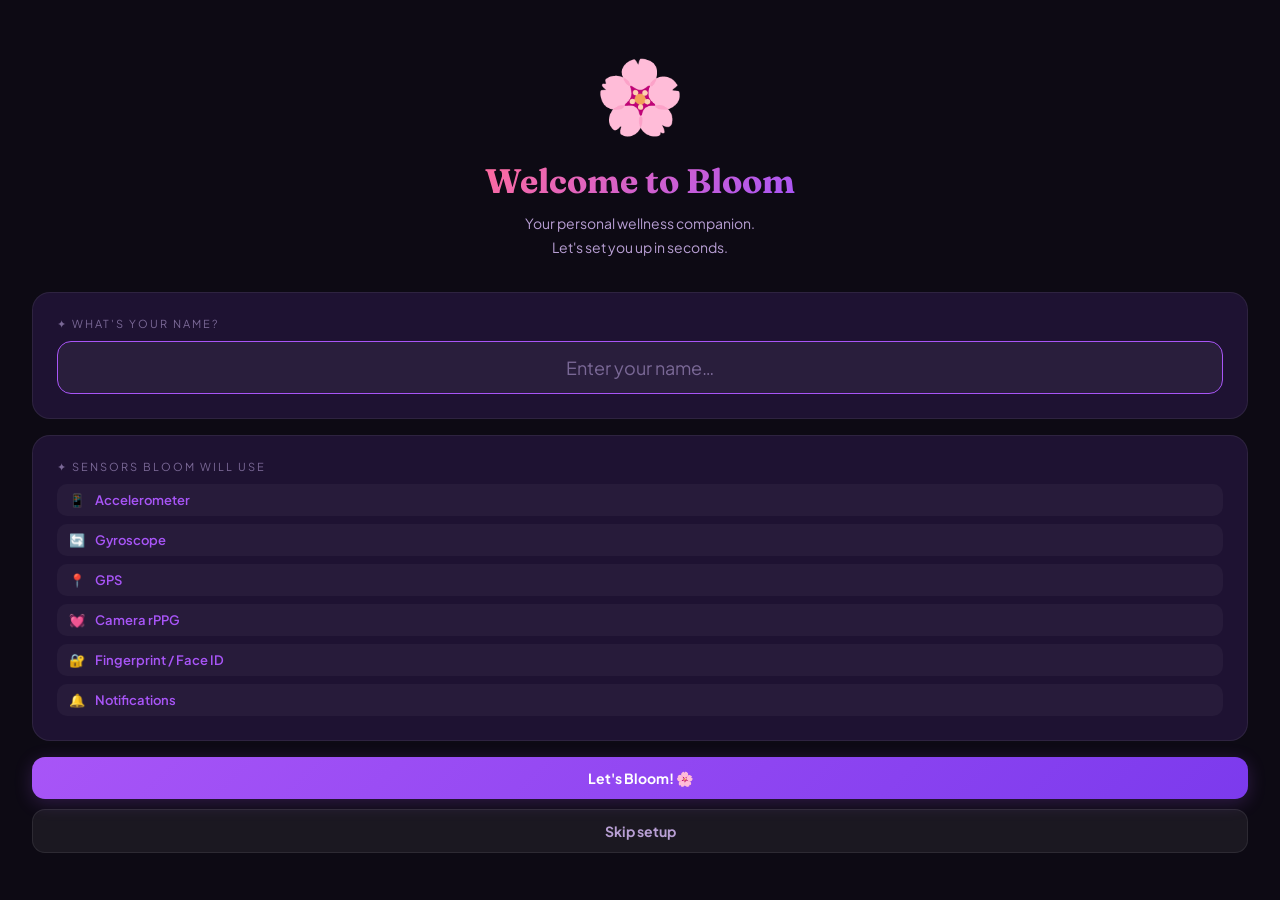
==== commit a1763d14: "Update index.html" ====
--- a/version-3/index.html
+++ b/version-3/index.html
@@ -38,12 +38,12 @@
   <div class="ob-card">
     <div class="ob-label">✦ Sensors Bloom will use</div>
     <div class="ob-step-row">
-      <div class="ob-step">📱 <span>Accelerometer</span> — cadence-filtered step counting (ignores car vibrations)</div>
-      <div class="ob-step">🔄 <span>Gyroscope</span> — improves step accuracy, detects posture</div>
-      <div class="ob-step">📍 <span>GPS</span> — accurate distance & route tracking during walks</div>
-      <div class="ob-step">💓 <span>Camera rPPG</span> — heart rate via rear camera</div>
-      <div class="ob-step">🔐 <span>Fingerprint / Face ID</span> — optional app lock</div>
-      <div class="ob-step">🔔 <span>Notifications</span> — water, step & meal reminders</div>
+      <div class="ob-step">📱 <span>Accelerometer</span></div>
+      <div class="ob-step">🔄 <span>Gyroscope</span></div>
+      <div class="ob-step">📍 <span>GPS</span></div>
+      <div class="ob-step">💓 <span>Camera rPPG</span></div>
+      <div class="ob-step">🔐 <span>Fingerprint / Face ID</span></div>
+      <div class="ob-step">🔔 <span>Notifications</span></div>
     </div>
   </div>
   <button class="btn bv bfull" style="margin-bottom:10px" onclick="startApp()">Let's Bloom! 🌸</button>
@@ -556,4 +556,4 @@
 <script src="app.js"></script>
 
 </body>
-</html>+</html>
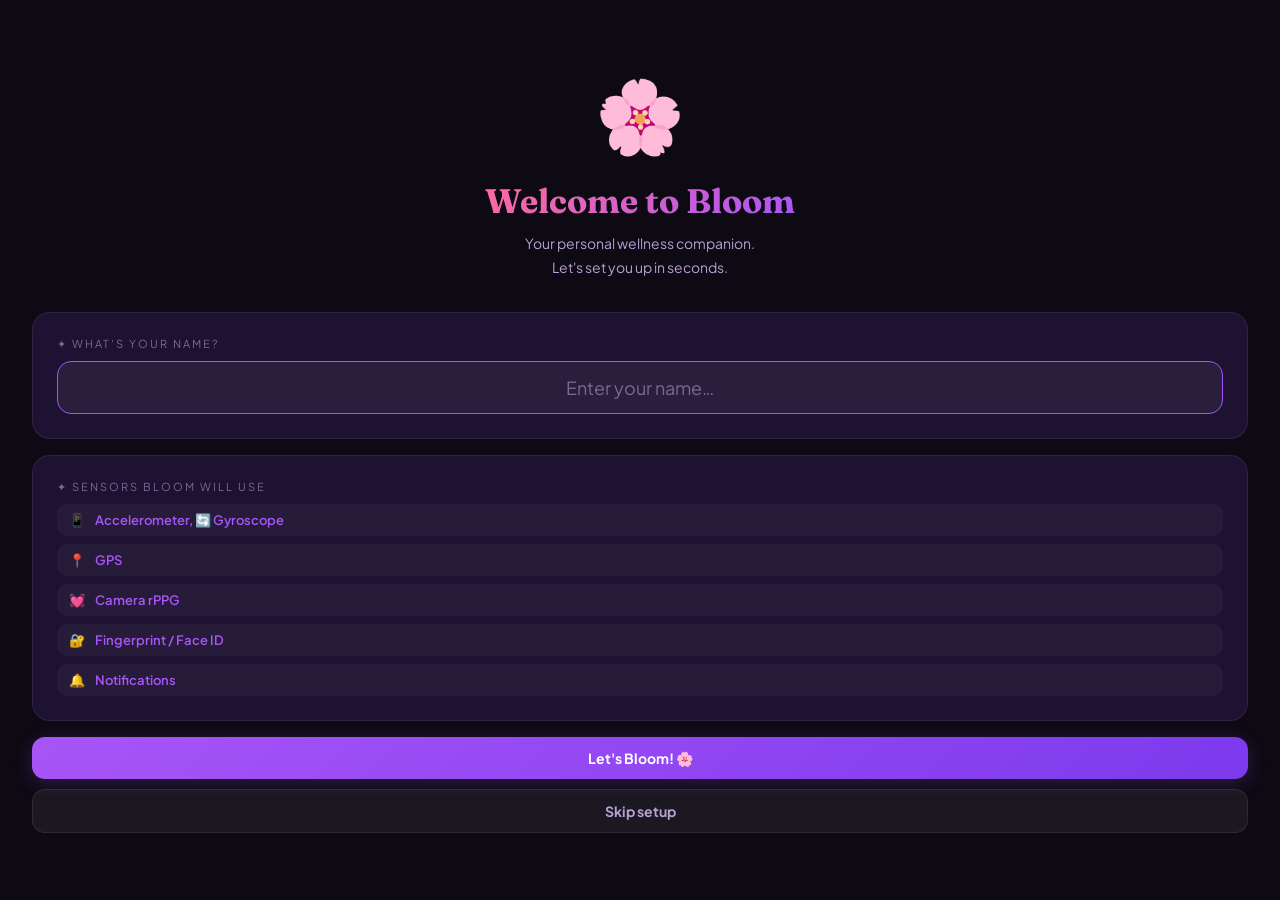
==== commit 8d63d165: "Update index.html" ====
--- a/version-3/index.html
+++ b/version-3/index.html
@@ -38,8 +38,7 @@
   <div class="ob-card">
     <div class="ob-label">✦ Sensors Bloom will use</div>
     <div class="ob-step-row">
-      <div class="ob-step">📱 <span>Accelerometer</span></div>
-      <div class="ob-step">🔄 <span>Gyroscope</span></div>
+      <div class="ob-step">📱 <span>Accelerometer, 🔄 Gyroscope</span></div>
       <div class="ob-step">📍 <span>GPS</span></div>
       <div class="ob-step">💓 <span>Camera rPPG</span></div>
       <div class="ob-step">🔐 <span>Fingerprint / Face ID</span></div>
